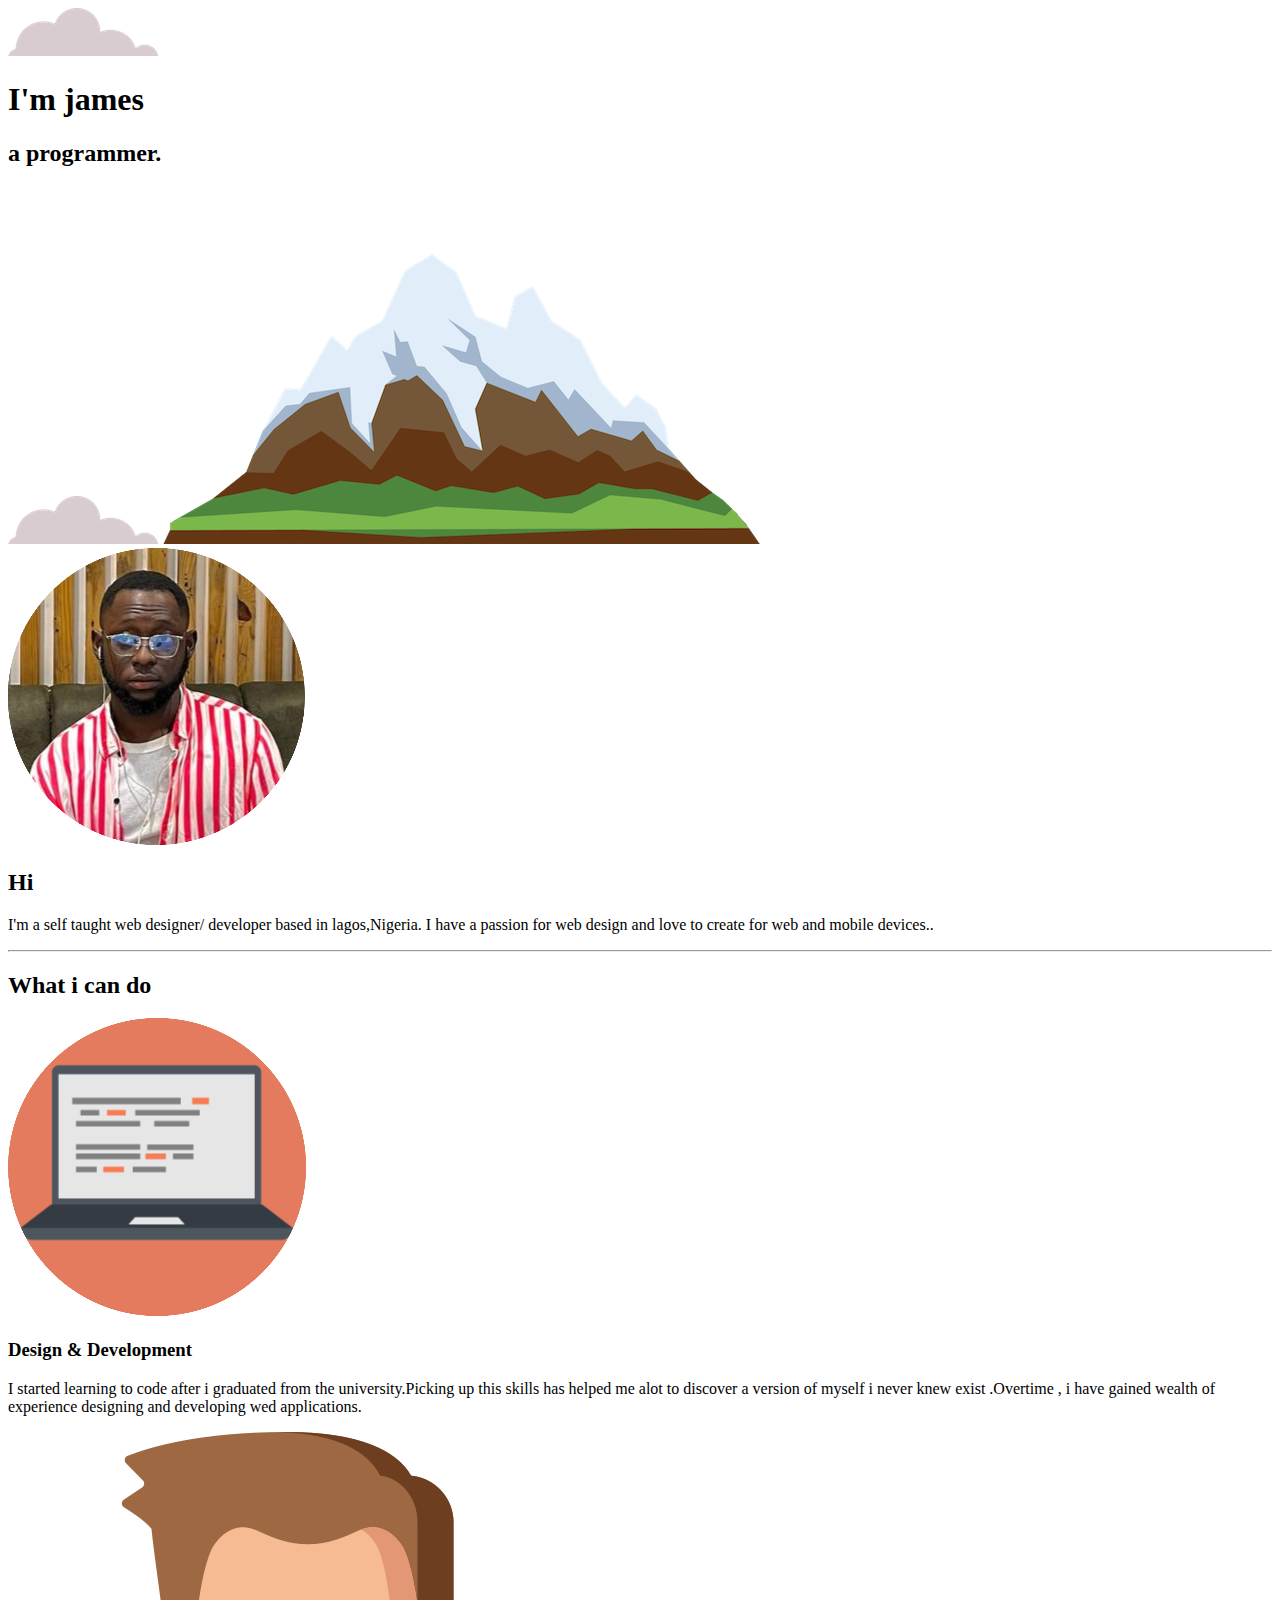
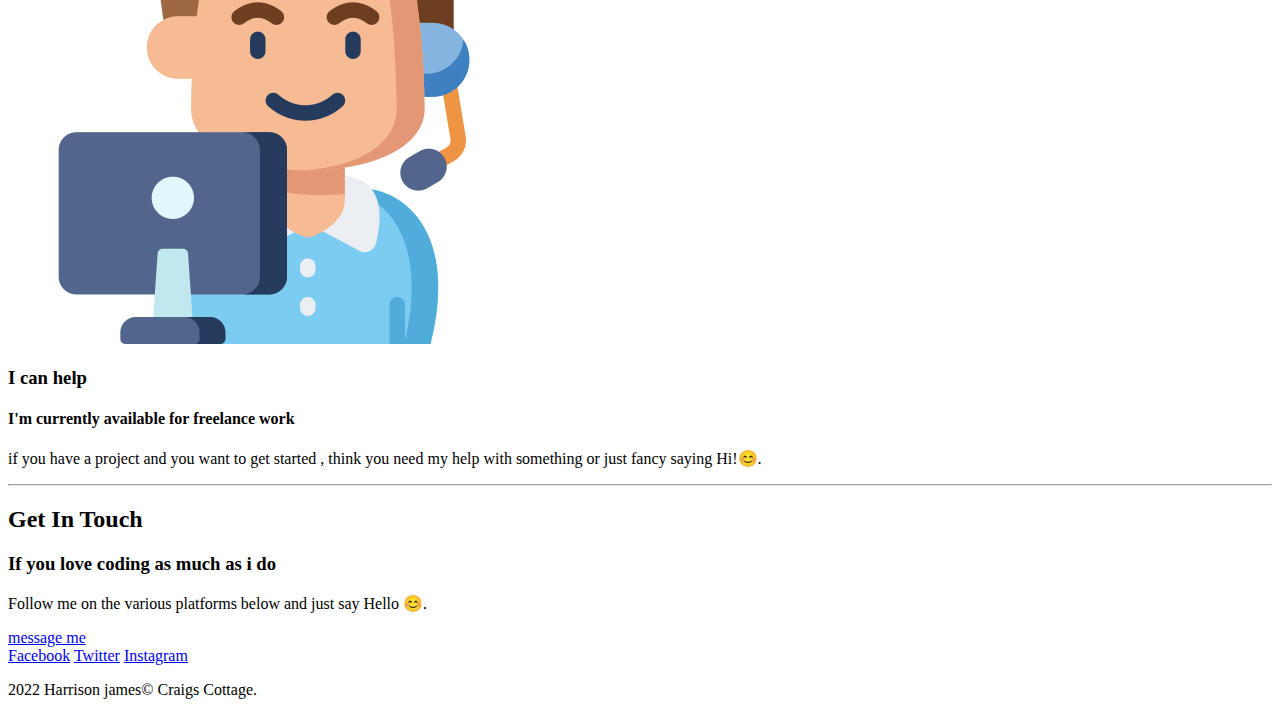
==== index.html @ a5f78369 "Completed mysite" ====
<!DOCTYPE html>
<html lang="en">
  <head>
    <meta charset="utf-8">
    <title>Harrison James</title>
    <link rel="stylesheet" href="C:\Users\Harrison James\Desktop\project 1\css\styles.css">
    <link rel="icon" href="C:\Users\Harrison James\Desktop\project 1\favicon.ico">
    <link rel="preconnect" href="https://fonts.googleapis.com">
<link rel="preconnect" href="https://fonts.gstatic.com" crossorigin>
<link href="https://fonts.googleapis.com/css2?family=Merriweather&family=Montserrat&family=Sacramento&display=swap" rel="stylesheet">
  </head>
  <body>
    <div class="top-container" >
      <img class="top-cloud" src="images/cloud.png" alt="cloud-img">

      <h1>I'm james</h1>

      <h2>a <span class="pro">pro</span>grammer.</h2>
      <img  class="bottom-cloud" src="images/cloud.png" alt="cloud-img">
        <img src="images/mountain.png" alt="mountain-img">
    </div>
    <div class="middle-container">
      <div class="profile">
        <img class="james" src="images\james.png" alt="james-img">
        <h2>Hi</h2>
        <p class="intro">I'm a self taught web designer/ developer based in lagos,Nigeria. I have a passion for web design and love to create for web and mobile devices..</p>
      </div>
      <hr>
      <div class="skills">
        <h2>What i can do</h2>

        <div class="skill-row">
          <img class="code-img" class="" src="images\computer.png" alt="computer-img">
          <h3>Design & Development</h3>
          <p>I started learning to code after i graduated from the university.Picking up this skills has helped me alot to discover a version of myself i never knew exist .Overtime , i have gained wealth of experience designing and developing wed applications. </p>
        </div>
        <div class="skill-row">
          <img class="oven" src="images\help.png" alt="oven-img">
          <h3>I can help</h3>
          <h4>I'm currently available for freelance work</h4>
          <p>if you have a project and you want to get started , think you need my help with something or just fancy saying Hi!😊.</p>
        </div>
      </div>
      <hr>
      <div class="contact-me">
        <h2>Get In Touch</h2>
        <h3>If you love coding as much as i do </h3>
        <p class="contact-message">Follow me on the various platforms below and just say Hello 😊.</p>
  							<a class="btn" href="mailto:harriajames97@gmail.com">message me</a>
      </div>
    </div>

    <div class="bottom-container">
      <a class="footer-link" href="https://www.facebook.com/CraigryJames">Facebook</a>
      <a class="footer-link" href="https://twitter.com/HarrisonJames">Twitter</a>
      <a class="footer-link" href="https://www.instagram.com/craigry_/">Instagram</a>
      <p>2022 Harrison james© Craigs Cottage.</p>
    </div>

  </body>
</html>
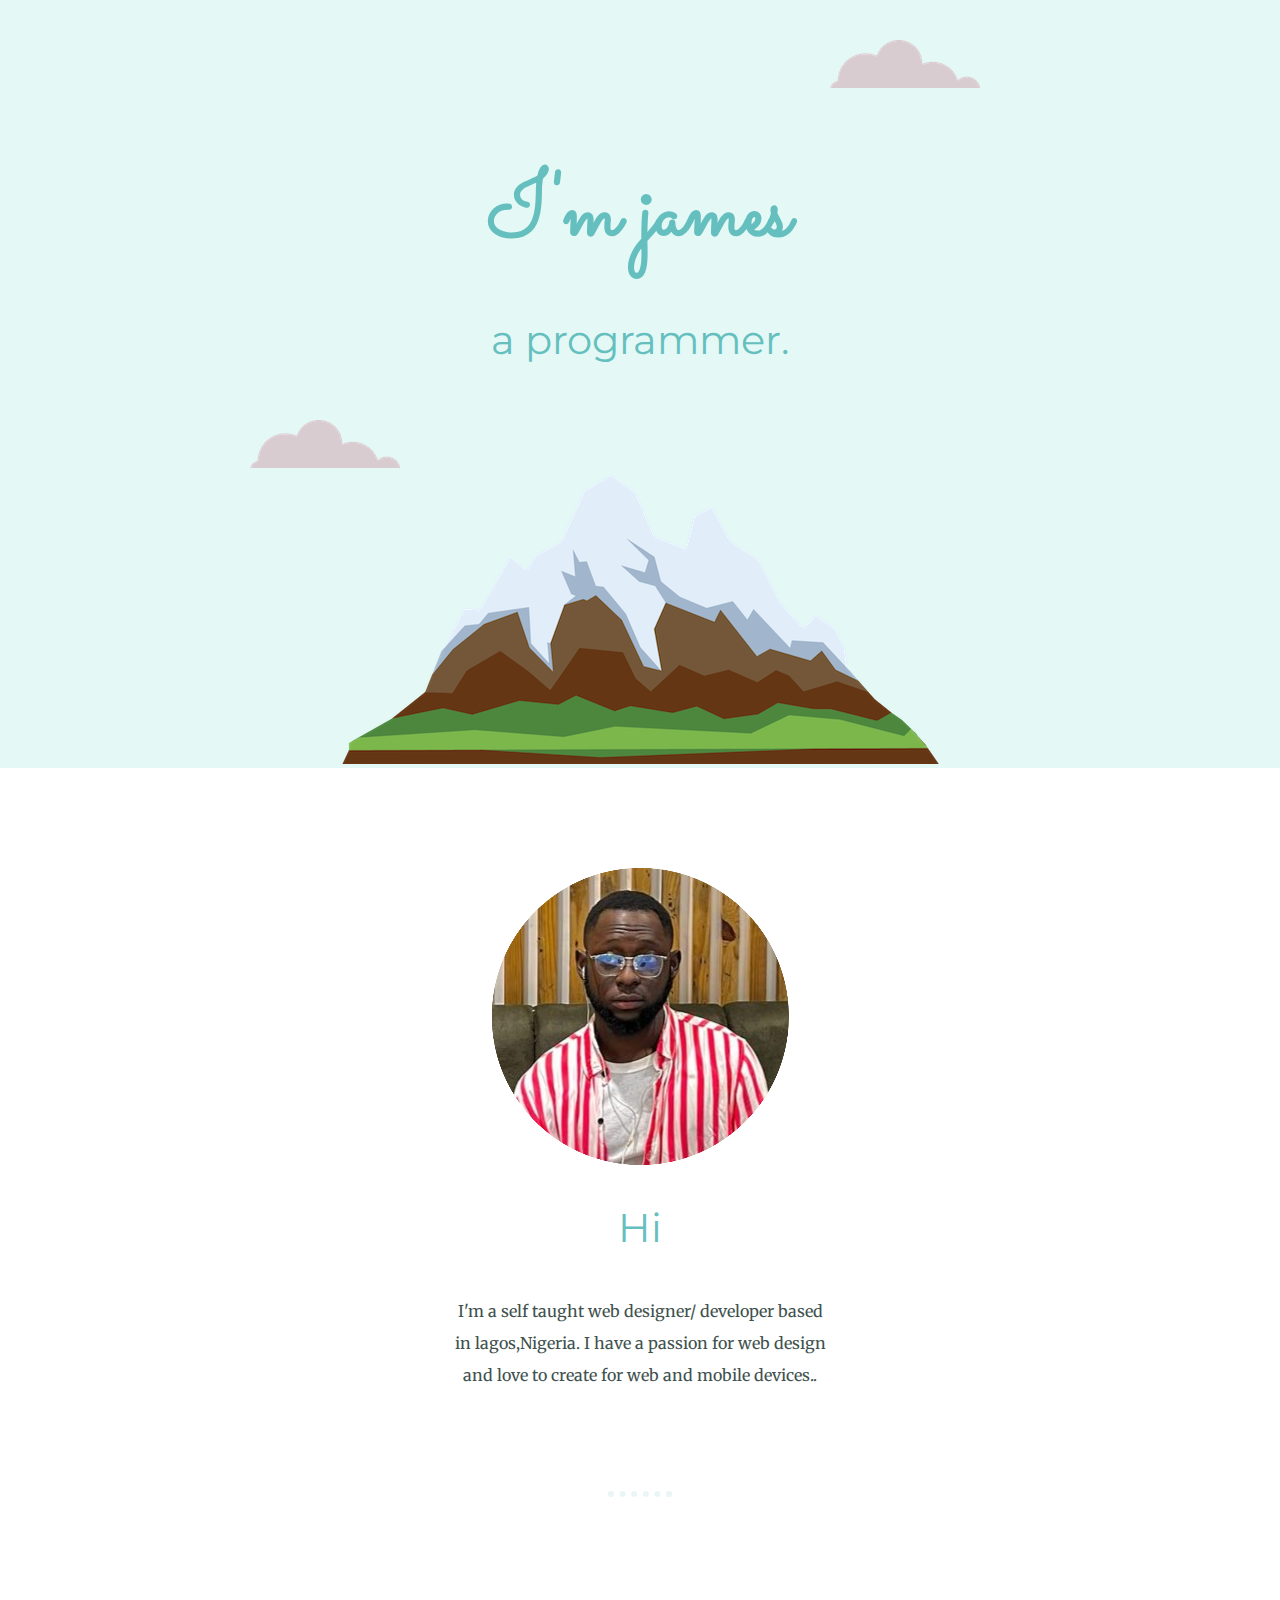
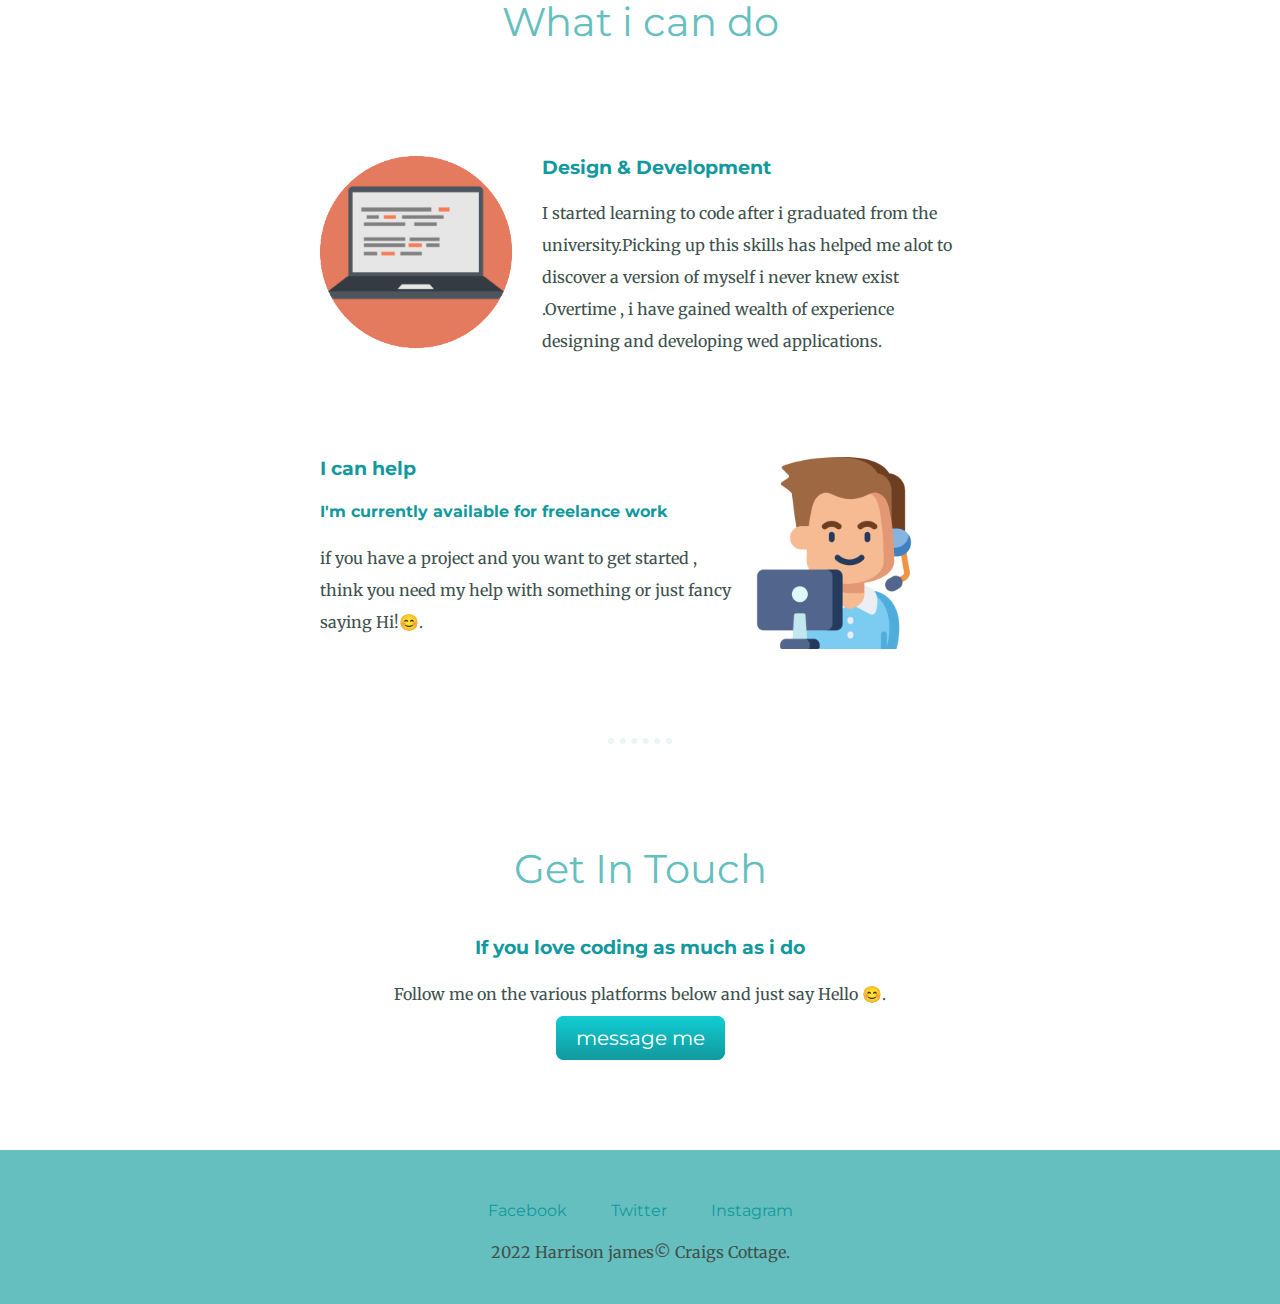
==== commit b6dd2016: "updated the image link src" ====
--- a/index.html
+++ b/index.html
@@ -3,8 +3,8 @@
   <head>
     <meta charset="utf-8">
     <title>Harrison James</title>
-    <link rel="stylesheet" href="C:\Users\Harrison James\Desktop\project 1\css\styles.css">
-    <link rel="icon" href="C:\Users\Harrison James\Desktop\project 1\favicon.ico">
+    <link rel="stylesheet" href="css\styles.css">
+    <link rel="icon" href="images\favicon.ico">
     <link rel="preconnect" href="https://fonts.googleapis.com">
 <link rel="preconnect" href="https://fonts.gstatic.com" crossorigin>
 <link href="https://fonts.googleapis.com/css2?family=Merriweather&family=Montserrat&family=Sacramento&display=swap" rel="stylesheet">
